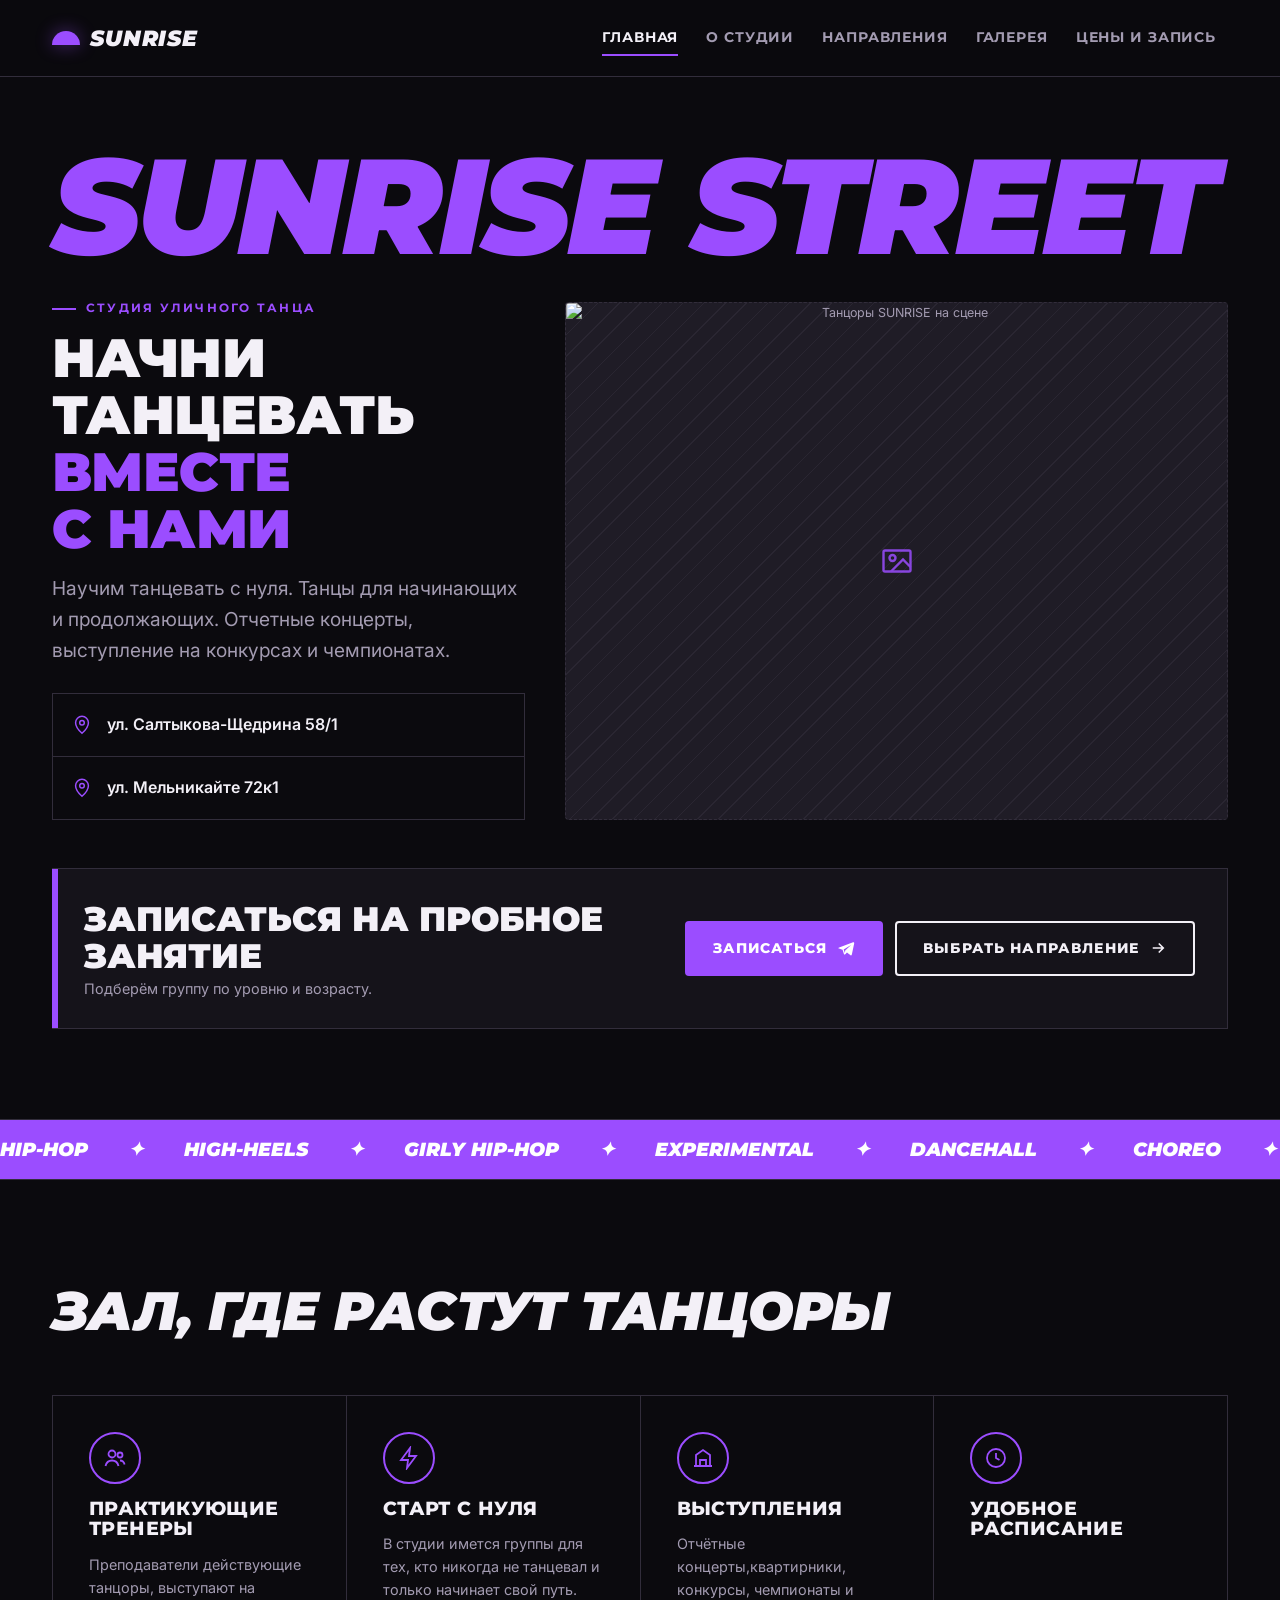
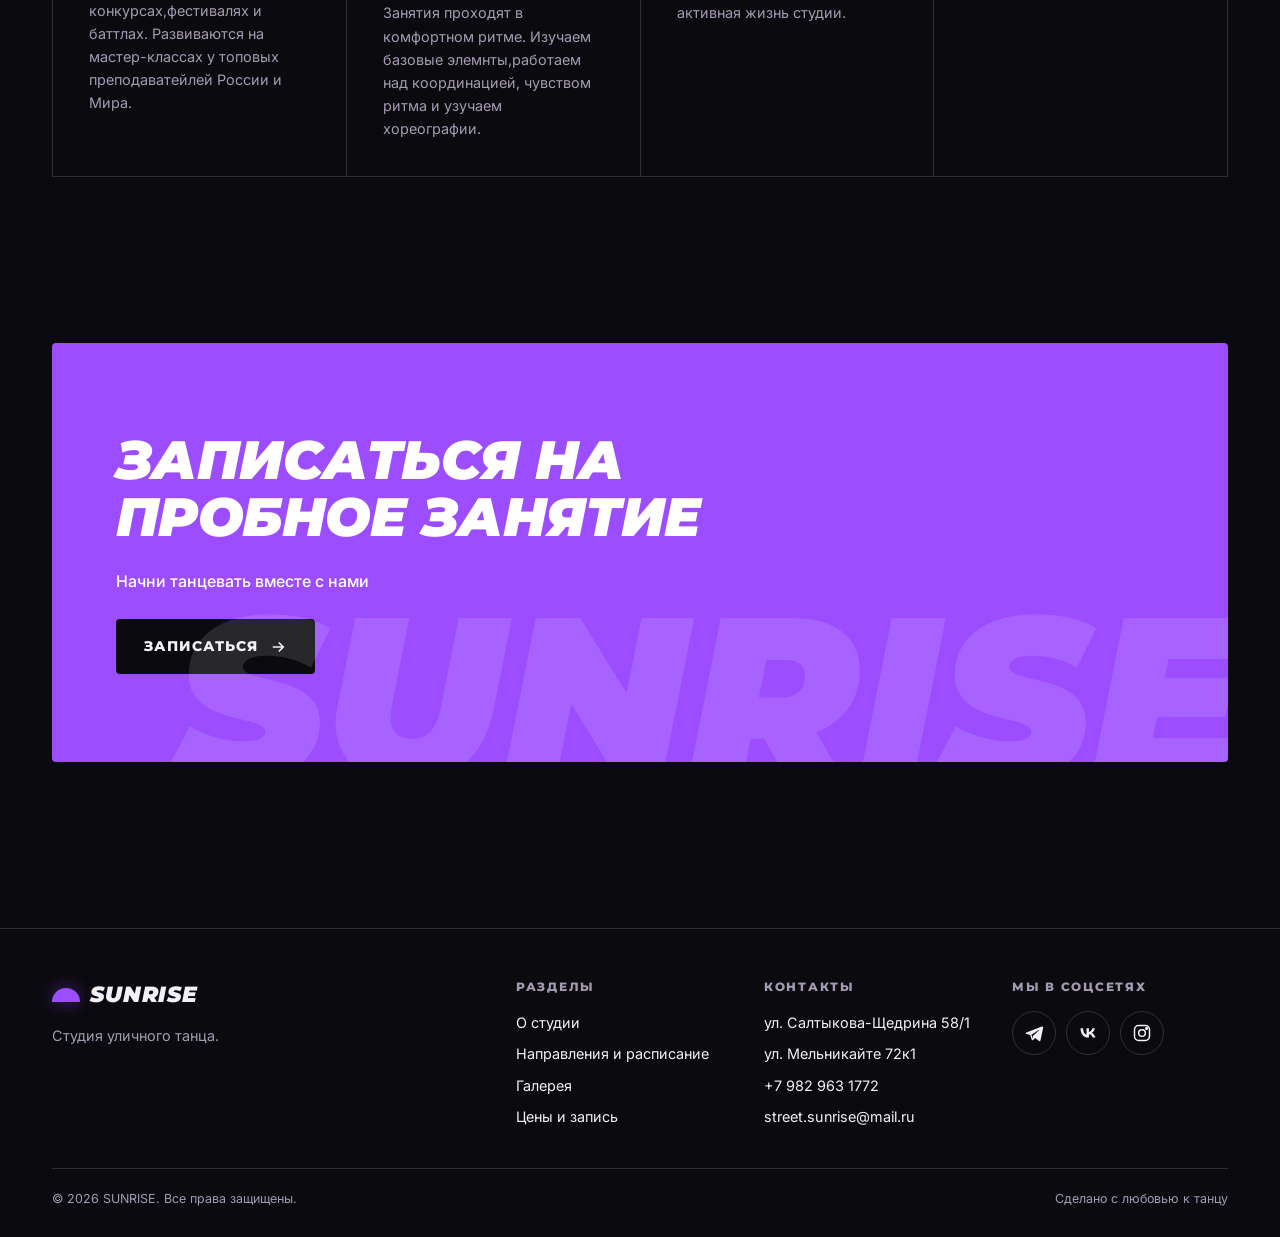
==== index.html @ 2a61247c "Первый коммит" ====
<!DOCTYPE html>
<html lang="ru">
<head>
  <meta charset="UTF-8">
  <meta name="viewport" content="width=device-width, initial-scale=1, viewport-fit=cover">
  <title>SUNRISE — студия уличного танца</title>
  <!-- ЗАМЕНИТЬ: описание страницы для поисковиков -->
  <meta name="description" content="SUNRISE — студия уличного танца: Hip-Hop, Breaking, Popping, Locking, Dancehall, Contemporary. Запишитесь на пробное занятие.">
  <meta name="theme-color" content="#0b0a0e">
  <!-- Шрифты Google Fonts: Montserrat (заголовки) + Inter (текст) -->
  <link rel="preconnect" href="https://fonts.googleapis.com">
  <link rel="preconnect" href="https://fonts.gstatic.com" crossorigin>
  <link rel="stylesheet" href="https://fonts.googleapis.com/css2?family=Inter:wght@400;500;600;700&family=Montserrat:ital,wght@0,700;0,800;0,900;1,800;1,900&display=swap">
  <link rel="stylesheet" href="styles.css">
</head>
<body>
  <!-- ===== ШАПКА (одинаковая на всех страницах) ===== -->
  <header class="site-header">
    <div class="container">
      <a class="logo" href="index.html" aria-label="SUNRISE — на главную">
        <span class="logo__sun" aria-hidden="true"></span>SUNRISE
      </a>
      <button class="burger" type="button" aria-label="Открыть меню" aria-expanded="false" aria-controls="main-nav"><span></span></button>
      <nav class="nav" id="main-nav" aria-label="Основная навигация">
        <ul class="nav__list">
          <li><a class="nav__link" href="index.html" aria-current="page">Главная</a></li>
          <li><a class="nav__link" href="about.html">О студии</a></li>
          <li><a class="nav__link" href="directions.html">Направления</a></li>
          <li><a class="nav__link" href="gallery.html">Галерея</a></li>
          <li><a class="nav__link" href="prices.html">Цены и запись</a></li>
        </ul>
      </nav>
    </div>
  </header>

  <main>
    <!-- ===== HERO: логотип, заголовок, фото ===== -->
    <section class="hero">
      <div class="container">
        <!-- Крупный логотип. ЗАМЕНИТЬ при желании на <img src="images/logo.svg" alt="SUNRISE"> -->
        <span class="hero__logo" aria-hidden="true">Sunrise Street</span>

        <div class="hero__grid">
          <div class="hero__intro">
            <div>
              <p class="eyebrow">Студия уличного танца</p>
              <h1 class="hero__title">Начни танцевать <span class="text-sunrise">вместе с&nbsp;нами</span></h1>
              <!-- ЗАМЕНИТЬ: короткий подзаголовок -->
              <p class="hero__text">Научим танцевать с нуля. Танцы для начинающих и продолжающих. Отчетные концерты, выступление на конкурсах и чемпионатах.</p>
            </div>

            <!-- Адреса студий. ЗАМЕНИТЬ при необходимости.
                 Ещё один адрес — скопируйте блок <li>...</li> целиком. -->
            <ul class="hero__addresses" aria-label="Адреса студий">
              <li class="address">
                <svg viewBox="0 0 24 24" fill="none" stroke="currentColor" stroke-width="1.6" aria-hidden="true"><path d="M12 21s-7-6.2-7-11.5A7 7 0 0 1 19 9.5C19 14.8 12 21 12 21z"/><circle cx="12" cy="9.5" r="2.5"/></svg>
                <b class="address__street">ул. Салтыкова-Щедрина 58/1</b>
              </li>
              <li class="address">
                <svg viewBox="0 0 24 24" fill="none" stroke="currentColor" stroke-width="1.6" aria-hidden="true"><path d="M12 21s-7-6.2-7-11.5A7 7 0 0 1 19 9.5C19 14.8 12 21 12 21z"/><circle cx="12" cy="9.5" r="2.5"/></svg>
                <b class="address__street">ул. Мельникайте 72к1</b>
              </li>
            </ul>
          </div>

          <div class="hero__media">
            <!-- ЗАМЕНИТЬ: главное фото студии.
                 Вставьте внутрь блока .ph строку:
                 <img src="images/hero.jpg" alt="Танцоры SUNRISE на сцене">
                 (подпись и иконка останутся под фото, их можно удалить) -->
            <div class="ph">
              <svg viewBox="0 0 24 24" fill="none" stroke="currentColor" stroke-width="1.6" aria-hidden="true"><rect x="3" y="5" width="18" height="14" rx="1"/><circle cx="9" cy="10" r="2"/><path d="m21 16-5-5-8 8"/></svg>
             <!-- <strong>Главное фото</strong> --> 
             <!-- <span>images/hero.jpg · горизонтальное, от 1600 px по ширине</span> --> 
            <img src="img/Главное фото.jpg" alt="Танцоры SUNRISE на сцене">
              
            </div>
          </div>
        </div>

        <!-- Плашка записи на пробное занятие -->
        <div class="trial">
          <p class="trial__label">
            Записаться на пробное занятие
            <small>Подберём группу по уровню и возрасту.</small>
          </p>
          <div class="btn-row">
            <!-- ЗАМЕНИТЬ: ссылка на ваш Telegram-канал / бота / форму -->
            <a class="btn btn--primary" href="https://t.me/ВАШ_КАНАЛ" target="_blank" rel="noopener">
              Записаться <svg viewBox="0 0 24 24" fill="currentColor" aria-hidden="true"><path d="M21.4 4.2 2.9 11.3c-1.3.5-1.2 1.2-.2 1.5l4.7 1.5 1.8 5.6c.2.6.4.8.9.8.4 0 .6-.2.9-.4l2.3-2.2 4.8 3.5c.9.5 1.5.2 1.7-.8l3.1-14.8c.3-1.3-.5-1.9-1.5-1.8zM8.9 14l8.7-5.5c.4-.3.8-.1.5.2l-7.2 6.5-.3 3.3z"/></svg>
            </a>
            <a class="btn btn--outline" href="directions.html">
              Выбрать направление <svg viewBox="0 0 24 24" fill="none" stroke="currentColor" stroke-width="2.2" aria-hidden="true"><path d="M5 12h14M13 6l6 6-6 6"/></svg>
            </a>
          </div>
        </div>
      </div>
    </section>

    <!-- ===== Бегущая строка с направлениями ===== -->
    <div class="ticker" aria-hidden="true">
      <div class="ticker__track">
        <span>Hip-Hop</span><span>HIGH-HEELS</span><span>GIRLY HIP-HOP</span><span>EXPERIMENTAL</span><span>Dancehall</span><span>CHOREO</span><span>DANCEMIX</span><span>K-POP COVER DANCE</span><span>ДЕТСКИЕ НАПРАВЛЕНИЯ</span>
               <span>Hip-Hop</span><span>HIGH-HEELS</span><span>GIRLY HIP-HOP</span><span>EXPERIMENTAL</span><span>Dancehall</span><span>CHOREO</span><span>DANCEMIX</span><span>K-POP COVER DANCE</span><span>ДЕТСКИЕ НАПРАВЛЕНИЯ</span>

      </div>
    </div>

    <!-- ===== Преимущества студии ===== -->
    <section class="section">
      <div class="container">
        <div class="section-head reveal">
          
          <h2 class="h2">Зал, где растут танцоры</h2>
        </div>

        <!-- ЗАМЕНИТЬ: тексты преимуществ -->
        <div class="features reveal">
          <article class="feature">
            <div class="feature__icon"><svg viewBox="0 0 24 24" fill="none" stroke="currentColor" stroke-width="1.8" aria-hidden="true"><circle cx="9" cy="8" r="3.5"/><path d="M2.5 20c.8-3.6 3.3-5.5 6.5-5.5s5.7 1.9 6.5 5.5"/><circle cx="17" cy="9" r="2.5"/><path d="M17 14.5c2.4 0 4 1.5 4.6 4"/></svg></div>
            <h3 class="h3">Практикующие тренеры</h3>
            <p>Преподаватели действующие танцоры, выступают на конкурсах,фестивалях и баттлах. Развиваются на мастер-классах у топовых преподаватейлей России и Мира.</p>
          </article>
          <article class="feature">
            <div class="feature__icon"><svg viewBox="0 0 24 24" fill="none" stroke="currentColor" stroke-width="1.8" aria-hidden="true"><path d="M13 2 4 14h7l-1 8 9-12h-7z"/></svg></div>
            <h3 class="h3">Старт с нуля</h3>
            <p>В студии имется группы для тех, кто никогда не танцевал и  только начинает свой путь. Занятия проходят в комфортном ритме. Изучаем базовые элемнты,работаем над координацией, чувством ритма и узучаем хореографии. </p>
          </article>
          <article class="feature">
            <div class="feature__icon"><svg viewBox="0 0 24 24" fill="none" stroke="currentColor" stroke-width="1.8" aria-hidden="true"><path d="M3 20h18M5 20V9l7-5 7 5v11"/><path d="M9 20v-6h6v6"/></svg></div>
            <h3 class="h3">Выступления</h3>
            <p>Отчётные концерты,квартирники, конкурсы, чемпионаты и активная жизнь студии.</p>
          </article>
          <article class="feature">
            <div class="feature__icon"><svg viewBox="0 0 24 24" fill="none" stroke="currentColor" stroke-width="1.8" aria-hidden="true"><circle cx="12" cy="12" r="9"/><path d="M12 7v5l3.5 2"/></svg></div>
            <h3 class="h3">Удобное расписание</h3>
           <!-- <p>Утренние, вечерние и выходные группы. Пропущенное занятие можно отработать в другой группе.</p> -->
          </article>
        </div>
      </div>
    </section>

    <!-- ===== Финальный призыв ===== -->
    <section class="section--tight">
      <div class="container">
        <div class="cta reveal">
          <h2 class="cta__title">Записаться на пробное занятие</h2>
          <p>Начни танцевать вместе с нами</p>
          <!-- ЗАМЕНИТЬ: ссылка на Telegram -->
          <a class="btn btn--dark" href="https://t.me/ВАШ_КАНАЛ" target="_blank" rel="noopener">Записаться <svg viewBox="0 0 24 24" fill="none" stroke="currentColor" stroke-width="2.2" aria-hidden="true"><path d="M5 12h14M13 6l6 6-6 6"/></svg></a>
        </div>
      </div>
    </section>
  </main>

  <!-- ===== ПОДВАЛ (одинаковый на всех страницах) ===== -->
  <footer class="site-footer">
    <div class="container">
      <div class="footer__grid">
        <div class="footer__about">
          <a class="logo" href="index.html"><span class="logo__sun" aria-hidden="true"></span>SUNRISE</a>
          <!-- ЗАМЕНИТЬ: короткое описание студии -->
          <p>Студия уличного танца.</p>
        </div>
        <div>
          <p class="footer__title">Разделы</p>
          <ul class="footer__list">
            <li><a href="about.html">О студии</a></li>
            <li><a href="directions.html">Направления и расписание</a></li>
            <li><a href="gallery.html">Галерея</a></li>
            <li><a href="prices.html">Цены и запись</a></li>
          </ul>
        </div>
        <div>
          <p class="footer__title">Контакты</p>
          <ul class="footer__list">
            <!-- Адреса студий. ЗАМЕНИТЬ: телефон и почта -->
            <li>ул. Салтыкова-Щедрина 58/1</li>
            <li>ул. Мельникайте 72к1</li>
            <li><a href="tel:+70000000000">+7 982 963 1772</a></li>
            <li><a href="mailto:street.sunrise@mail.ru">street.sunrise@mail.ru</a></li>
          </ul>
        </div>
        <div>
          <p class="footer__title">Мы в соцсетях</p>
          <!-- ЗАМЕНИТЬ: ссылки на ваши соцсети -->
          <div class="socials">
            <a class="social" href="https://t.me/SUNRISE_LIVE" target="_blank" rel="noopener" aria-label="Telegram"><svg viewBox="0 0 24 24" fill="currentColor" aria-hidden="true"><path d="M21.4 4.2 2.9 11.3c-1.3.5-1.2 1.2-.2 1.5l4.7 1.5 1.8 5.6c.2.6.4.8.9.8.4 0 .6-.2.9-.4l2.3-2.2 4.8 3.5c.9.5 1.5.2 1.7-.8l3.1-14.8c.3-1.3-.5-1.9-1.5-1.8zM8.9 14l8.7-5.5c.4-.3.8-.1.5.2l-7.2 6.5-.3 3.3z"/></svg></a>
            <a class="social" href="https://vk.com/sunrise_ra" target="_blank" rel="noopener" aria-label="ВКонтакте"><svg viewBox="0 0 24 24" fill="currentColor" aria-hidden="true"><path d="M12.8 17.5C6.6 17.5 3.1 13.3 3 6.3h3.1c.1 5.1 2.3 7.3 4.1 7.7V6.3h2.9v4.4c1.8-.2 3.6-2.2 4.3-4.4h2.9c-.5 2.7-2.5 4.7-3.9 5.5 1.4.7 3.7 2.4 4.6 5.7h-3.2c-.7-2.2-2.4-3.9-4.7-4.1v4.1z"/></svg></a>
            <a class="social" href="https://instagram.com/sunrise_tyumen" target="_blank" rel="noopener" aria-label="Instagram"><svg viewBox="0 0 24 24" fill="none" stroke="currentColor" stroke-width="1.8" aria-hidden="true"><rect x="3" y="3" width="18" height="18" rx="5"/><circle cx="12" cy="12" r="4"/><circle cx="17.5" cy="6.5" r="1" fill="currentColor"/></svg></a>
            
          </div>
        </div>
      </div>
      <div class="footer__bottom">
        <span>© <span data-year>2026</span> SUNRISE. Все права защищены.</span>
        <span>Сделано с любовью к танцу</span>
      </div>
    </div>
  </footer>

  <script src="script.js"></script>
</body>
</html>
---- styles.css ----
/* =========================================================
   SUNRISE — студия уличного танца
   Общие стили для всех страниц.
   Концепция: тёмная «бетонная» основа + неоновый фиолетовый, крупная наклонная типографика,
   как надписи на стенах танцевального зала.
   ========================================================= */

/* ---------- 1. ДИЗАЙН-ТОКЕНЫ (меняйте цвета и шрифты здесь) ---------- */
:root {
  /* Цвета */
  --c-bg: #0b0a0e;          /* фон страницы — почти чёрный с фиолетовым оттенком */
  --c-surface: #15131a;     /* фон карточек */
  --c-surface-2: #1f1c26;   /* фон плейсхолдеров, полей */
  --c-line: #322d3b;        /* линии и рамки */
  --c-text: #f3f0f7;        /* основной текст */
  --c-muted: #a39bb1;       /* второстепенный текст */
  --c-accent: #9b4dff;      /* фиолетовый — единственный акцентный цвет */
  --c-on-accent: #ffffff;   /* текст на фиолетовых кнопках и плашках */

  /* Шрифты */
  --f-display: "Montserrat", "Arial Black", "Helvetica Neue", Arial, sans-serif;
  --f-body: "Inter", "Segoe UI", Roboto, Arial, sans-serif;

  /* Шкала размеров текста (адаптивная) */
  --fs-xs: 0.78rem;
  --fs-sm: 0.9rem;
  --fs-md: 1rem;
  --fs-lg: 1.2rem;
  --fs-xl: clamp(1.5rem, 1.2rem + 1.4vw, 2.1rem);
  --fs-2xl: clamp(2rem, 1.4rem + 3vw, 3.4rem);
  --fs-hero: clamp(2.4rem, 1.2rem + 6vw, 5.6rem);
  --fs-logo: clamp(3.4rem, 1rem + 13vw, 11rem);

  /* Отступы и прочее */
  --gutter: 16px;
  --container: 1240px;
  --radius: 4px;
  --header-h: 64px;
  --ease: cubic-bezier(.2, .7, .2, 1);

  color-scheme: dark;
}

@media (min-width: 768px) {
  :root { --gutter: 32px; --header-h: 76px; }
}

/* ---------- 2. БАЗА ---------- */
*, *::before, *::after { box-sizing: border-box; }

html { scroll-behavior: smooth; scroll-padding-top: calc(var(--header-h) + 16px); }

body {
  margin: 0;
  background: var(--c-bg);
  color: var(--c-text);
  font-family: var(--f-body);
  font-size: var(--fs-md);
  line-height: 1.6;
  -webkit-font-smoothing: antialiased;
}

img, video, iframe { max-width: 100%; display: block; }

a { color: inherit; }

h1, h2, h3, h4 {
  font-family: var(--f-display);
  line-height: 1.05;
  margin: 0;
  text-wrap: balance;
}

p { margin: 0; }

:focus-visible {
  outline: 2px solid var(--c-accent);
  outline-offset: 3px;
}

.container {
  width: 100%;
  max-width: var(--container);
  margin-inline: auto;
  padding-inline: var(--gutter);
}

/* Скрыто визуально, но доступно скринридерам */
.visually-hidden {
  position: absolute; width: 1px; height: 1px; overflow: hidden;
  clip: rect(0 0 0 0); white-space: nowrap;
}

/* ---------- 3. ШАПКА (header) ---------- */
.site-header {
  position: sticky;
  top: env(safe-area-inset-top, 0px);
  z-index: 50;
  background: color-mix(in srgb, var(--c-bg) 88%, transparent);
  backdrop-filter: blur(10px);
  border-bottom: 1px solid var(--c-line);
}

.site-header .container {
  display: flex;
  align-items: center;
  justify-content: space-between;
  gap: 16px;
  min-height: var(--header-h);
}

/* Логотип: слово SUNRISE + «солнце» */
.logo {
  display: inline-flex;
  align-items: center;
  gap: 10px;
  text-decoration: none;
  font-family: var(--f-display);
  font-weight: 900;
  font-style: italic;
  font-size: 1.35rem;
  letter-spacing: 0.04em;
}
.logo__sun {
  width: 28px; height: 14px;
  border-radius: 28px 28px 0 0;
  background: var(--c-accent);
  box-shadow: 0 0 18px color-mix(in srgb, var(--c-accent) 45%, transparent);
  transition: transform .4s var(--ease);
}
.logo:hover .logo__sun { transform: translateY(-4px); }

/* Навигация */
.nav__list {
  list-style: none;
  margin: 0; padding: 0;
  display: flex;
  gap: 4px;
}
.nav__link {
  position: relative;
  display: block;
  padding: 8px 12px;
  text-decoration: none;
  font-family: var(--f-display);
  font-weight: 700;
  font-size: var(--fs-sm);
  text-transform: uppercase;
  letter-spacing: 0.06em;
  color: var(--c-muted);
  transition: color .2s;
}
.nav__link::after {
  content: "";
  position: absolute;
  left: 12px; right: 12px; bottom: 2px;
  height: 2px;
  background: var(--c-accent);
  transform: scaleX(0);
  transform-origin: left;
  transition: transform .3s var(--ease);
}
.nav__link:hover, .nav__link[aria-current="page"] { color: var(--c-text); }
.nav__link:hover::after, .nav__link[aria-current="page"]::after { transform: scaleX(1); }

/* Кнопка-бургер (видна только на мобильных) */
.burger {
  display: none;
  width: 44px; height: 44px;
  background: none;
  border: 1px solid var(--c-line);
  border-radius: var(--radius);
  color: var(--c-text);
  cursor: pointer;
  position: relative;
}
.burger span, .burger::before, .burger::after {
  content: "";
  position: absolute;
  left: 11px; right: 11px;
  height: 2px;
  background: currentColor;
  transition: transform .3s var(--ease), opacity .2s;
}
.burger::before { top: 14px; }
.burger span { top: 21px; }
.burger::after { top: 28px; }
.burger[aria-expanded="true"]::before { transform: translateY(7px) rotate(45deg); }
.burger[aria-expanded="true"] span { opacity: 0; }
.burger[aria-expanded="true"]::after { transform: translateY(-7px) rotate(-45deg); }

@media (max-width: 899px) {
  .burger { display: block; }
  .nav {
    position: absolute;
    top: 100%; left: 0; right: 0;
    background: var(--c-bg);
    border-bottom: 1px solid var(--c-line);
    display: none;
  }
  .nav.is-open { display: block; }
  .nav__list {
    flex-direction: column;
    padding: 8px var(--gutter) 20px;
  }
  .nav__link { padding: 14px 0; font-size: var(--fs-md); }
  .nav__link::after { left: 0; right: auto; width: 40px; }
}

/* ---------- 4. КНОПКИ ---------- */
.btn {
  display: inline-flex;
  align-items: center;
  justify-content: center;
  gap: 10px;
  min-height: 52px;
  padding: 14px 26px;
  border: 2px solid transparent;
  border-radius: var(--radius);
  font-family: var(--f-display);
  font-weight: 800;
  font-size: var(--fs-sm);
  text-transform: uppercase;
  letter-spacing: 0.08em;
  text-decoration: none;
  cursor: pointer;
  transition: transform .2s var(--ease), box-shadow .25s, background .25s, color .25s, border-color .25s;
}
.btn svg { width: 18px; height: 18px; flex: none; transition: transform .25s var(--ease); }
.btn:hover svg { transform: translateX(4px); }

/* Основная — фиолетовая заливка */
.btn--primary {
  background: var(--c-accent);
  color: var(--c-on-accent);
}
.btn--primary:hover {
  transform: translateY(-3px);
  box-shadow: 0 10px 30px -8px color-mix(in srgb, var(--c-accent) 55%, transparent);
}

/* Контурная */
.btn--outline {
  background: transparent;
  color: var(--c-text);
  border-color: var(--c-text);
}
.btn--outline:hover {
  background: var(--c-text);
  color: var(--c-bg);
  transform: translateY(-3px);
}

.btn--block { width: 100%; }

/* ---------- 5. ОБЩИЕ СЕКЦИИ ---------- */
.section { padding-block: clamp(56px, 8vw, 112px); }
.section--tight { padding-block: clamp(40px, 5vw, 72px); }
.section--alt { background: var(--c-surface); border-block: 1px solid var(--c-line); }

.section-head {
  display: grid;
  gap: 14px;
  margin-bottom: clamp(32px, 5vw, 56px);
  max-width: 760px;
}

/* Надзаголовок-метка */
.eyebrow {
  display: inline-flex;
  align-items: center;
  gap: 10px;
  font-family: var(--f-display);
  font-weight: 700;
  font-size: var(--fs-xs);
  text-transform: uppercase;
  letter-spacing: 0.18em;
  color: var(--c-accent);
}
.eyebrow::before {
  content: "";
  width: 24px; height: 2px;
  background: var(--c-accent);
}

.h2 {
  font-size: var(--fs-2xl);
  font-weight: 900;
  font-style: italic;
  text-transform: uppercase;
  letter-spacing: -0.01em;
   white-space: nowrap;

}
.h3 {
  font-size: var(--fs-lg);
  font-weight: 800;
  text-transform: uppercase;
  letter-spacing: 0.02em;
}
.lead { font-size: var(--fs-lg); color: var(--c-muted); max-width: 62ch; }
.muted { color: var(--c-muted); }

/* Текст, выделенный фиолетовым */
.text-sunrise {
  color: var(--c-accent);
}

/* Заголовок внутренних страниц */
.page-hero {
  padding-block: clamp(48px, 8vw, 104px) clamp(32px, 5vw, 64px);
  border-bottom: 1px solid var(--c-line);
  position: relative;
  overflow: hidden;
}
.page-hero__title {
  font-size: var(--fs-hero);
  font-weight: 900;
  font-style: italic;
  text-transform: uppercase;
  letter-spacing: -0.02em;
  margin-block: 16px 20px;
}
/* Круг «восходящего солнца» на фоне */
.page-hero::after {
  content: "";
  position: absolute;
  right: -12%;
  bottom: -75%;
  width: min(70vw, 620px);
  aspect-ratio: 1;
  border-radius: 50%;
  background: color-mix(in srgb, var(--c-accent) 7%, transparent);
  pointer-events: none;
}

/* ---------- 6. ПЛЕЙСХОЛДЕРЫ ФОТО/ВИДЕО ---------- */
.ph {
  position: relative;
  display: grid;
  place-items: center;
  align-content: center;
  gap: 8px;
  width: 100%;
  max-width: 100%;
  padding: 16px;
  background:
    repeating-linear-gradient(-45deg, transparent 0 14px, color-mix(in srgb, var(--c-line) 55%, transparent) 14px 15px),
    var(--c-surface-2);
  border: 1px dashed var(--c-line);
  color: var(--c-muted);
  text-align: center;
  font-size: var(--fs-xs);
  overflow: hidden;
}
.ph svg { width: 36px; height: 36px; color: var(--c-accent); opacity: .85; }
.ph strong {
  font-family: var(--f-display);
  font-size: var(--fs-sm);
  color: var(--c-text);
  text-transform: uppercase;
  letter-spacing: 0.06em;
}
/* Если внутрь .ph вставить <img> или <video> — они займут весь блок */
.ph > img, .ph > video, .ph > iframe {
  position: absolute; inset: 0;
  width: 100%; height: 100%;
  object-fit: cover;
  border: 0;
}
.ph--16x9 { aspect-ratio: 16 / 9; }
.ph--4x5 { aspect-ratio: 4 / 5; }
.ph--1x1 { aspect-ratio: 1 / 1; }
.ph--round { border-radius: 50%; aspect-ratio: 1; width: 56px; padding: 0; flex: none; }
.ph--round svg { width: 22px; height: 22px; }

/* ---------- 7. ГЛАВНАЯ: HERO ---------- */
.hero {
  position: relative;
  padding-block: clamp(32px, 6vw, 72px) clamp(48px, 7vw, 96px);
  overflow: hidden;
}
.hero__logo {
  display: block;
  font-family: var(--f-display);
  font-weight: 900;
  font-style: italic;
  /* Размер считается от ширины контейнера, чтобы надпись в одну строку
     занимала ровно ширину блоков ниже. Если поменяете текст логотипа,
     подберите делитель: больше число — мельче надпись. */
  font-size: calc((min(100vw, var(--container)) - 2 * var(--gutter)) / 8.7); /* для старых браузеров */
  font-size: calc(100cqi / 8.7); /* 100cqi = ширина контейнера без отступов */
  line-height: .85;
  letter-spacing: -0.03em;
  text-transform: uppercase;
  white-space: nowrap;
  color: var(--c-accent);
  animation: rise 1.1s var(--ease) both;
}
/* Контейнер hero — «точка отсчёта» для размера логотипа */
.hero > .container { container-type: inline-size; }
.hero__grid {
  display: grid;
  gap: 28px;
  margin-top: clamp(20px, 3vw, 40px);
}
.hero__title {
  font-size: var(--fs-2xl);
  font-weight: 900;
  text-transform: uppercase;
  letter-spacing: -0.01em;
  animation: rise 1.1s .15s var(--ease) both;
}
.hero__text { color: var(--c-muted); font-size: var(--fs-lg); max-width: 48ch; margin-top: 16px; }
.hero__media { animation: rise 1.1s .3s var(--ease) both; }
.hero__media .ph { aspect-ratio: 4 / 3; border-radius: var(--radius); }

/* Левая колонка hero: текст сверху, адреса снизу */
.hero__intro .eyebrow { display: flex; line-height: 1; margin-bottom: 14px; }
.hero__intro {
  display: flex;
  flex-direction: column;
  justify-content: space-between;
  gap: 28px;
  min-width: 0;
}

/* Адреса студий */
.hero__addresses {
  list-style: none;
  margin: 0;
  padding: 0;
  display: grid;
  gap: 1px;
  background: var(--c-line);
  border: 1px solid var(--c-line);
}
.address {
  display: flex;
  align-items: center;
  gap: 14px;
  padding: 18px;
  background: var(--c-bg);
  transition: background .25s;
}
.address:hover { background: var(--c-surface); }
.address svg { width: 22px; height: 22px; flex: none; color: var(--c-accent); }
.address__street { font-size: var(--fs-md); font-weight: 600; color: var(--c-text); min-width: 0; }

@media (min-width: 1024px) {
  /* Колонки одной высоты: текст по верху фото, адреса — по его низу */
  .hero__grid { grid-template-columns: 1fr 1fr; align-items: stretch; gap: 40px; }
  .hero__media .ph { aspect-ratio: auto; height: 100%; min-height: 420px; }
}
@media (min-width: 1280px) {
  .hero__grid { grid-template-columns: 5fr 7fr; }
}

@keyframes rise {
  from { opacity: 0; transform: translateY(28px); }
  to { opacity: 1; transform: none; }
}

/* Плашка «Записаться на пробное занятие» */
.trial {
  display: grid;
  gap: 20px;
  margin-top: clamp(28px, 4vw, 48px);
  padding: clamp(20px, 3vw, 32px);
  background: var(--c-surface);
  border: 1px solid var(--c-line);
  border-left: 0;
  position: relative;
}
.trial::before {
  content: "";
  position: absolute; left: 0; top: 0; bottom: 0;
  width: 6px;
  background: var(--c-accent);
}
.trial__label {
  font-family: var(--f-display);
  font-weight: 900;
  font-size: var(--fs-xl);
  text-transform: uppercase;
  line-height: 1.1;
}
.trial__label small {
  display: block;
  margin-top: 6px;
  font-family: var(--f-body);
  font-weight: 400;
  font-size: var(--fs-sm);
  text-transform: none;
  color: var(--c-muted);
}
.btn-row { display: flex; flex-wrap: wrap; gap: 12px; }
.btn-row .btn { flex: 1 1 220px; }

@media (min-width: 900px) {
  .trial { grid-template-columns: 1fr auto; align-items: center; }
  .btn-row .btn { flex: 0 0 auto; }
}

/* Бегущая строка */
.ticker {
  overflow: hidden;
  border-block: 1px solid var(--c-line);
  background: var(--c-accent);
  color: var(--c-on-accent);
}
.ticker__track {
  display: flex;
  gap: 40px;
  width: max-content;
  padding-block: 14px;
  animation: ticker 28s linear infinite;
  font-family: var(--f-display);
  font-weight: 900;
  font-style: italic;
  text-transform: uppercase;
  font-size: var(--fs-lg);
  white-space: nowrap;
}
.ticker__track span::after { content: "✦"; margin-left: 40px; }
@keyframes ticker { to { transform: translateX(-50%); } }

/* ---------- 8. ПРЕИМУЩЕСТВА ---------- */
.features {
  display: grid;
  gap: 1px;
  background: var(--c-line);
  border: 1px solid var(--c-line);
}
.feature {
  display: grid;
  gap: 14px;
  align-content: start;
  padding: clamp(24px, 3vw, 36px);
  background: var(--c-bg);
  transition: background .3s;
}
.feature:hover { background: var(--c-surface); }
.feature__icon {
  width: 52px; height: 52px;
  display: grid; place-items: center;
  border: 2px solid var(--c-accent);
  border-radius: 50%;
  color: var(--c-accent);
  transition: background .3s, color .3s, transform .4s var(--ease);
}
.feature:hover .feature__icon { background: var(--c-accent); color: var(--c-on-accent); transform: rotate(-12deg); }
.feature__icon svg { width: 24px; height: 24px; }
.feature p { color: var(--c-muted); font-size: var(--fs-sm); }

@media (min-width: 640px) { .features { grid-template-columns: repeat(2, 1fr); } }
@media (min-width: 1100px) { .features { grid-template-columns: repeat(4, 1fr); } }

/* ---------- 9. КАРТОЧКИ (общие) ---------- */
.cards {
  display: grid;
  gap: 20px;
  grid-template-columns: repeat(auto-fill, minmax(min(100%, 260px), 1fr));
}
.card {
  display: flex;
  flex-direction: column;
  gap: 14px;
  min-width: 0;
  padding: 20px;
  background: var(--c-surface);
  border: 1px solid var(--c-line);
  border-radius: var(--radius);
  transition: transform .3s var(--ease), border-color .3s;
}
.card:hover { transform: translateY(-4px); border-color: var(--c-accent); }
.card p { color: var(--c-muted); font-size: var(--fs-sm); }

/* Метка-чип */
.chip {
  display: inline-block;
  padding: 3px 10px;
  border: 1px solid var(--c-accent);
  border-radius: 99px;
  color: var(--c-accent);
  font-size: var(--fs-xs);
  font-weight: 600;
  letter-spacing: 0.04em;
  text-transform: uppercase;
  width: fit-content;
}
.chip--solid { background: var(--c-accent); color: var(--c-on-accent); }
.chip--muted { border-color: var(--c-line); color: var(--c-muted); }

/* ---------- 10. О СТУДИИ ---------- */
.story {
  display: grid;
  gap: 32px;
}
.story__text { display: grid; gap: 16px; color: var(--c-muted); max-width: 64ch; }
.story__text p:first-child { color: var(--c-text); font-size: var(--fs-lg); }
@media (min-width: 900px) { .story { grid-template-columns: 1fr 1fr; align-items: start; } }

/* Факты в цифрах */
.facts {
  display: grid;
  grid-template-columns: repeat(2, 1fr);
  gap: 1px;
  background: var(--c-line);
  border: 1px solid var(--c-line);
  margin-top: 8px;
}
.fact { background: var(--c-bg); padding: 20px; }
.fact b {
  display: block;
  font-family: var(--f-display);
  font-weight: 900;
  font-style: italic;
  font-size: var(--fs-2xl);
  line-height: 1;
  font-variant-numeric: tabular-nums;
}
.fact span { font-size: var(--fs-sm); color: var(--c-muted); }

/* Ценности */
.values { display: grid; gap: 20px; }
@media (min-width: 768px) { .values { grid-template-columns: repeat(3, 1fr); } }
.value { border-top: 2px solid var(--c-accent); padding-top: 18px; display: grid; gap: 10px; }
.value p { color: var(--c-muted); font-size: var(--fs-sm); }

/* Преподаватели */
.teacher .ph { aspect-ratio: 4 / 5; border-radius: var(--radius); }
.teacher__name { font-family: var(--f-display); font-weight: 800; font-size: var(--fs-lg); text-transform: uppercase; }

/* Отзывы */
.review { gap: 16px; }
.review__head { display: flex; align-items: center; gap: 14px; }
.card .review__name { font-weight: 700; line-height: 1.3; color: var(--c-text); font-size: var(--fs-md); }
.review__meta { font-size: var(--fs-xs); color: var(--c-muted); }
.stars { display: flex; gap: 2px; color: var(--c-accent); }
.stars svg { width: 16px; height: 16px; }
.review blockquote { margin: 0; color: var(--c-text); font-size: var(--fs-sm); line-height: 1.7; }

/* Группы */
.group { gap: 12px; }
.group__level {
  font-family: var(--f-display);
  font-weight: 900;
  font-style: italic;
  font-size: var(--fs-xl);
  text-transform: uppercase;
}
.group ul { margin: 0; padding-left: 18px; color: var(--c-muted); font-size: var(--fs-sm); display: grid; gap: 4px; }

/* ---------- 11. НАПРАВЛЕНИЯ ---------- */
/* Липкая панель якорей */
.anchors {
  position: sticky;
  top: calc(env(safe-area-inset-top, 0px) + var(--header-h));
  z-index: 40;
  background: var(--c-bg);
  border-bottom: 1px solid var(--c-line);
}
.anchors__list {
  display: flex;
  gap: 8px;
  overflow-x: auto;
  list-style: none;
  margin: 0;
  padding: 12px 0;
  scrollbar-width: thin;
}
.anchors__link {
  display: block;
  white-space: nowrap;
  padding: 8px 16px;
  border: 1px solid var(--c-line);
  border-radius: 99px;
  text-decoration: none;
  font-family: var(--f-display);
  font-weight: 700;
  font-size: var(--fs-xs);
  text-transform: uppercase;
  letter-spacing: 0.08em;
  color: var(--c-muted);
  transition: all .2s;
}
.anchors__link:hover, .anchors__link.is-active {
  border-color: var(--c-accent);
  background: var(--c-accent);
  color: var(--c-on-accent);
}

.direction {
  padding-block: clamp(48px, 7vw, 96px);
  border-bottom: 1px solid var(--c-line);
}
.direction__head {
  display: flex;
  flex-wrap: wrap;
  align-items: baseline;
  justify-content: space-between;
  gap: 8px 24px;
  margin-bottom: 28px;
}
.direction__title {
  font-size: clamp(2rem, 0.9rem + 6vw, 5.6rem);
  overflow-wrap: anywhere;
  font-weight: 900;
  font-style: italic;
  text-transform: uppercase;
  letter-spacing: -0.02em;
}
.direction__meta { display: flex; flex-wrap: wrap; gap: 8px; }
.direction__body { display: grid; gap: 28px; }
.direction__body > * { min-width: 0; }
.direction__video .ph { border-radius: var(--radius); }
.direction__desc { display: grid; gap: 14px; align-content: start; }
.direction__desc p { color: var(--c-muted); }
.direction__desc p:first-child { color: var(--c-text); font-size: var(--fs-lg); }
@media (min-width: 1024px) {
  .direction__body { grid-template-columns: 7fr 5fr; }
  .direction:nth-of-type(even) .direction__video { order: 2; }
}

/* Таблица расписания */
.schedule { margin-top: 28px; overflow-x: auto; border: 1px solid var(--c-line); border-radius: var(--radius); }
.schedule table { width: 100%; min-width: 560px; border-collapse: collapse; font-size: var(--fs-sm); }
.schedule caption {
  text-align: left;
  padding: 14px 16px;
  font-family: var(--f-display);
  font-weight: 800;
  text-transform: uppercase;
  letter-spacing: 0.08em;
  font-size: var(--fs-xs);
  color: var(--c-accent);
  border-bottom: 1px solid var(--c-line);
}
.schedule th, .schedule td { padding: 12px 16px; text-align: left; border-bottom: 1px solid var(--c-line); }
.schedule th { color: var(--c-muted); font-weight: 500; font-size: var(--fs-xs); text-transform: uppercase; letter-spacing: 0.08em; }
.schedule tr:last-child td { border-bottom: 0; }
.schedule tbody tr { transition: background .2s; }
.schedule tbody tr:hover { background: var(--c-surface); }
.schedule td:nth-child(2) { font-variant-numeric: tabular-nums; font-weight: 600; white-space: nowrap; }

/* ---------- 12. ГАЛЕРЕЯ ---------- */
.filters { display: flex; flex-wrap: wrap; gap: 8px; margin-bottom: 28px; }
.filter-btn {
  padding: 10px 18px;
  background: transparent;
  border: 1px solid var(--c-line);
  border-radius: 99px;
  color: var(--c-muted);
  font-family: var(--f-display);
  font-weight: 700;
  font-size: var(--fs-xs);
  text-transform: uppercase;
  letter-spacing: 0.08em;
  cursor: pointer;
  transition: all .2s;
}
.filter-btn:hover { border-color: var(--c-text); color: var(--c-text); }
.filter-btn.is-active { background: var(--c-accent); border-color: transparent; color: var(--c-on-accent); }

/* Masonry на CSS-колонках */
.gallery { columns: 1; column-gap: 16px; }
@media (min-width: 560px) { .gallery { columns: 2; } }
@media (min-width: 1024px) { .gallery { columns: 3; } }

.g-item {
  break-inside: avoid;
  margin: 0 0 16px;
  position: relative;
  cursor: zoom-in;
  overflow: hidden;
  border-radius: var(--radius);
}
.g-item[hidden] { display: none; }
.g-item .ph { transition: transform .5s var(--ease); }
.g-item:hover .ph { transform: scale(1.03); }
.g-item figcaption {
  position: absolute;
  left: 0; right: 0; bottom: 0;
  padding: 28px 14px 12px;
  background: linear-gradient(transparent, color-mix(in srgb, var(--c-bg) 92%, transparent));
  font-size: var(--fs-sm);
  font-weight: 600;
  display: flex;
  justify-content: space-between;
  gap: 8px;
  opacity: 0;
  transform: translateY(8px);
  transition: opacity .3s, transform .3s var(--ease);
}
.g-item:hover figcaption, .g-item:focus-visible figcaption { opacity: 1; transform: none; }
@media (hover: none) { .g-item figcaption { opacity: 1; transform: none; } }
.g-item figcaption span { color: var(--c-accent); font-size: var(--fs-xs); text-transform: uppercase; letter-spacing: 0.08em; }

/* Лайтбокс */
.lightbox {
  position: fixed;
  inset: 0;
  z-index: 100;
  display: grid;
  place-items: center;
  padding: 64px var(--gutter);
  background: color-mix(in srgb, var(--c-bg) 94%, transparent);
  backdrop-filter: blur(6px);
}
.lightbox[hidden] { display: none; }
.lightbox__stage {
  width: min(100%, 1000px);
  max-height: 80vh;
  display: grid;
  gap: 12px;
}
.lightbox__media .ph, .lightbox__media img {
  max-height: 72vh;
  width: 100%;
  object-fit: contain;
}
.lightbox__media .ph { aspect-ratio: auto; min-height: 50vh; }
.lightbox__caption { display: flex; justify-content: space-between; gap: 12px; font-size: var(--fs-sm); color: var(--c-muted); }
.lightbox__btn {
  position: absolute;
  width: 48px; height: 48px;
  display: grid; place-items: center;
  background: var(--c-surface);
  border: 1px solid var(--c-line);
  border-radius: 50%;
  color: var(--c-text);
  cursor: pointer;
  transition: background .2s, color .2s;
}
.lightbox__btn:hover { background: var(--c-accent); color: var(--c-on-accent); }
.lightbox__btn svg { width: 20px; height: 20px; }
.lightbox__close { top: calc(12px + env(safe-area-inset-top, 0px)); right: 12px; }
.lightbox__prev { left: 12px; top: 50%; transform: translateY(-50%); }
.lightbox__next { right: 12px; top: 50%; transform: translateY(-50%); }
@media (max-width: 640px) {
  .lightbox__prev, .lightbox__next { top: auto; bottom: calc(12px + env(safe-area-inset-bottom, 0px)); transform: none; }
}

/* ---------- 13. ЦЕНЫ ---------- */
.prices {
  display: grid;
  gap: 20px;
  align-items: stretch;
}
@media (min-width: 640px) { .prices { grid-template-columns: repeat(2, 1fr); } }
@media (min-width: 1024px) { .prices { grid-template-columns: repeat(3, 1fr); row-gap: 32px; } }
.price-card { gap: 18px; padding: 28px 24px; position: relative; }
.price-card--hit { border-color: var(--c-accent); background: color-mix(in srgb, var(--c-accent) 6%, var(--c-surface)); }
.price-card__badge {
  position: absolute;
  top: -12px; left: 24px;
  padding: 4px 12px;
  background: var(--c-accent);
  color: var(--c-on-accent);
  font-family: var(--f-display);
  font-weight: 800;
  font-size: var(--fs-xs);
  text-transform: uppercase;
  letter-spacing: 0.08em;
  border-radius: 99px;
}
.price-card .price-card__value {
  font-family: var(--f-display);
  font-weight: 900;
  font-style: italic;
  font-size: var(--fs-2xl);
  line-height: 1;
  font-variant-numeric: tabular-nums;
}
.price-card__value small { font-size: var(--fs-sm); font-style: normal; font-weight: 600; color: var(--c-muted); margin-left: 4px; }
.price-card__per { font-size: var(--fs-xs); color: var(--c-muted); margin-top: -10px; }
.checklist { list-style: none; margin: 0; padding: 0; display: grid; gap: 10px; font-size: var(--fs-sm); flex: 1; }
.checklist li { display: flex; gap: 10px; color: var(--c-muted); }
.checklist li::before {
  content: "";
  flex: none;
  width: 16px; height: 16px; margin-top: 3px;
  background: var(--c-accent);
  -webkit-mask: url("data:image/svg+xml,%3Csvg xmlns='http://www.w3.org/2000/svg' viewBox='0 0 24 24'%3E%3Cpath d='M9 16.2 4.8 12l-1.4 1.4L9 19 21 7l-1.4-1.4z'/%3E%3C/svg%3E") center / contain no-repeat;
          mask: url("data:image/svg+xml,%3Csvg xmlns='http://www.w3.org/2000/svg' viewBox='0 0 24 24'%3E%3Cpath d='M9 16.2 4.8 12l-1.4 1.4L9 19 21 7l-1.4-1.4z'/%3E%3C/svg%3E") center / contain no-repeat;
}

/* Шаги «Как записаться» */
.steps {
  list-style: none;
  margin: 0; padding: 0;
  display: grid;
  gap: 20px;
  counter-reset: step;
}
@media (min-width: 640px) { .steps { grid-template-columns: repeat(2, 1fr); } }
@media (min-width: 1100px) { .steps { grid-template-columns: repeat(4, 1fr); } }
.step { counter-increment: step; display: grid; gap: 10px; align-content: start; padding-top: 20px; border-top: 1px solid var(--c-line); }
.step::before {
  content: counter(step, decimal-leading-zero);
  font-family: var(--f-display);
  font-weight: 900;
  font-style: italic;
  font-size: var(--fs-2xl);
  line-height: 1;
  color: var(--c-accent);
}
.step p { color: var(--c-muted); font-size: var(--fs-sm); }

/* Контакты */
.contacts { display: grid; gap: 28px; }
.contacts > * { min-width: 0; }
@media (min-width: 900px) { .contacts { grid-template-columns: 5fr 7fr; } }
.contact-list { list-style: none; margin: 0; padding: 0; display: grid; gap: 20px; }
.contact-list li { display: grid; gap: 4px; padding-bottom: 20px; border-bottom: 1px solid var(--c-line); }
.contact-list span { font-size: var(--fs-xs); text-transform: uppercase; letter-spacing: 0.12em; color: var(--c-muted); }
.contact-list > li > a, .contact-list b { font-family: var(--f-display); font-weight: 700; font-size: var(--fs-lg); text-decoration: none; overflow-wrap: anywhere; }
.contact-list > li > a:hover { color: var(--c-accent); }
.map .ph { aspect-ratio: 4 / 3; border-radius: var(--radius); }
@media (min-width: 900px) { .map .ph { aspect-ratio: auto; height: 100%; min-height: 380px; } }

/* ---------- 14. ФИНАЛЬНЫЙ CTA ---------- */
.cta {
  position: relative;
  overflow: hidden;
  padding: clamp(40px, 7vw, 88px) clamp(20px, 5vw, 64px);
  background: var(--c-accent);
  color: var(--c-on-accent);
  border-radius: var(--radius);
  display: grid;
  gap: 24px;
}
.cta__title {
  font-size: var(--fs-2xl);
  font-weight: 900;
  font-style: italic;
  text-transform: uppercase;
  letter-spacing: -0.01em;
  max-width: 18ch;
}
.cta p { max-width: 52ch; font-weight: 500; }
.cta .btn--dark {
  background: var(--c-bg);
  color: var(--c-text);
  width: fit-content;
}
.cta .btn--dark:hover { transform: translateY(-3px); box-shadow: 0 12px 30px -10px var(--c-bg); }
.cta::after {
  content: "SUNRISE";
  position: absolute;
  right: -0.08em; bottom: -0.22em;
  font-family: var(--f-display);
  font-weight: 900;
  font-style: italic;
  font-size: clamp(5rem, 18vw, 15rem);
  line-height: 1;
  color: color-mix(in srgb, var(--c-on-accent) 12%, transparent);
  pointer-events: none;
}

/* ---------- 15. ПОДВАЛ (footer) ---------- */
.site-footer {
  margin-top: clamp(56px, 8vw, 112px);
  border-top: 1px solid var(--c-line);
  padding-block: 48px 28px;
  font-size: var(--fs-sm);
}
.footer__grid { display: grid; gap: 32px; }
@media (min-width: 768px) { .footer__grid { grid-template-columns: 2fr 1fr 1fr 1fr; } }
.footer__title {
  font-family: var(--f-display);
  font-weight: 800;
  font-size: var(--fs-xs);
  text-transform: uppercase;
  letter-spacing: 0.14em;
  color: var(--c-muted);
  margin-bottom: 14px;
}
.footer__list { list-style: none; margin: 0; padding: 0; display: grid; gap: 8px; }
.footer__list a { text-decoration: none; color: var(--c-text); transition: color .2s; }
.footer__list a:hover { color: var(--c-accent); }
.footer__about p { color: var(--c-muted); max-width: 36ch; margin-top: 12px; }
.socials { display: flex; flex-wrap: wrap; gap: 10px; }
.social {
  width: 44px; height: 44px;
  display: grid; place-items: center;
  border: 1px solid var(--c-line);
  border-radius: 50%;
  color: var(--c-text);
  transition: all .25s var(--ease);
}
.social svg { width: 20px; height: 20px; }
.social:hover { background: var(--c-accent); border-color: var(--c-accent); color: var(--c-on-accent); transform: translateY(-3px); }
.footer__bottom {
  margin-top: 40px;
  padding-top: 20px;
  border-top: 1px solid var(--c-line);
  display: flex;
  flex-wrap: wrap;
  justify-content: space-between;
  gap: 8px;
  color: var(--c-muted);
  font-size: var(--fs-xs);
}

/* ---------- 16. АНИМАЦИЯ ПОЯВЛЕНИЯ ПРИ СКРОЛЛЕ ----------
   script.js добавляет .is-pending только тем блокам, которые ниже
   первого экрана, а затем .is-visible, когда блок попадает в зону видимости. */
.reveal.is-pending { opacity: 0; transform: translateY(32px); }
.reveal { transition: opacity .8s var(--ease), transform .8s var(--ease); }

/* Уважаем настройку «уменьшить движение» */
@media (prefers-reduced-motion: reduce) {
  *, *::before, *::after { animation: none !important; transition: none !important; }
  html { scroll-behavior: auto; }
  .reveal.is-pending { opacity: 1; transform: none; }
}
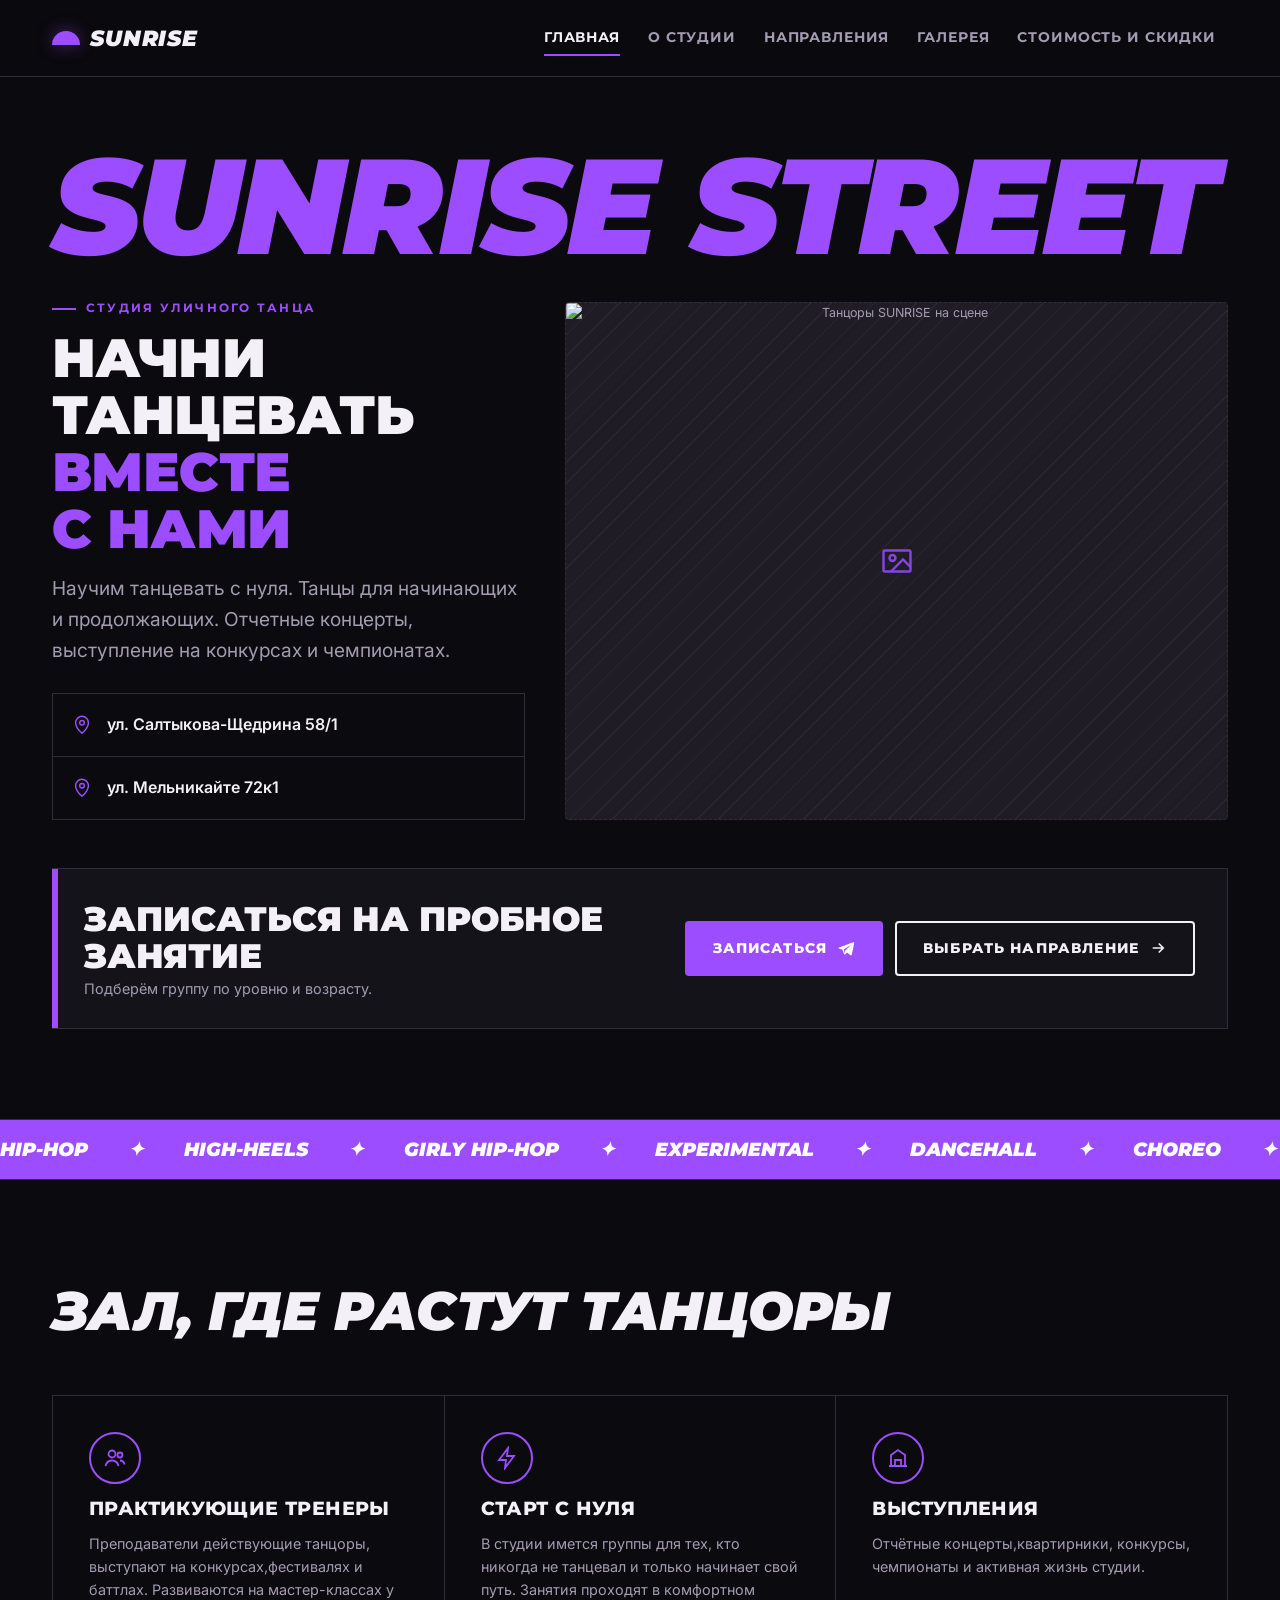
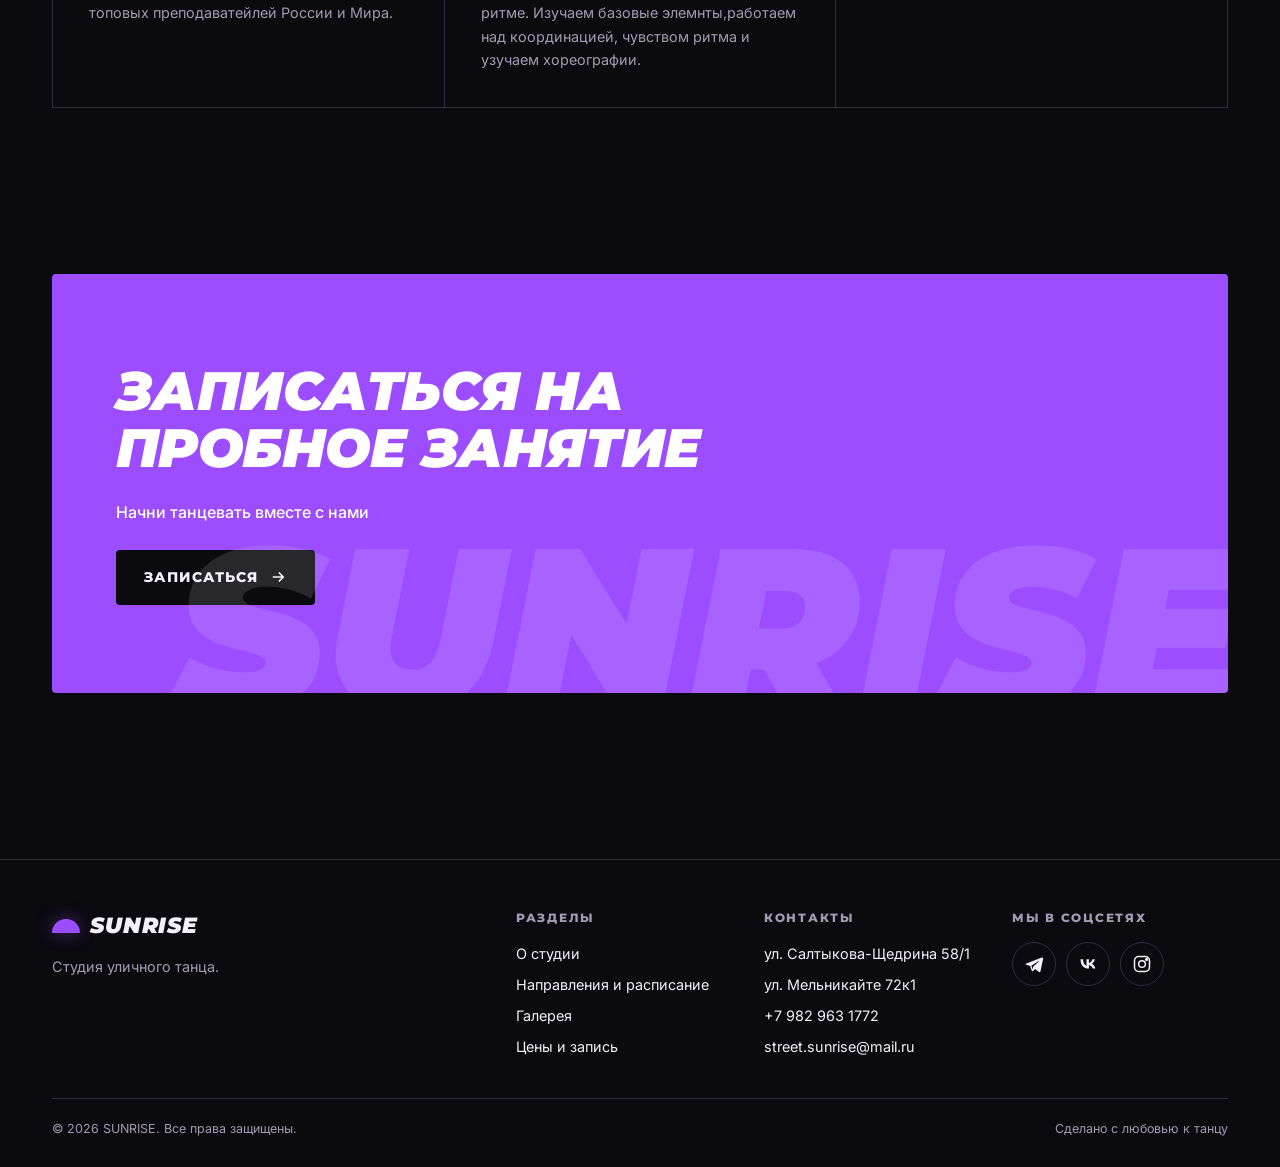
==== commit 990d520b: "Изменил" ====
--- a/index.html
+++ b/index.html
@@ -27,7 +27,7 @@
           <li><a class="nav__link" href="about.html">О студии</a></li>
           <li><a class="nav__link" href="directions.html">Направления</a></li>
           <li><a class="nav__link" href="gallery.html">Галерея</a></li>
-          <li><a class="nav__link" href="prices.html">Цены и запись</a></li>
+          <li><a class="nav__link" href="prices.html">Стоимость и скидки</a></li>
         </ul>
       </nav>
     </div>
@@ -131,11 +131,7 @@
             <h3 class="h3">Выступления</h3>
             <p>Отчётные концерты,квартирники, конкурсы, чемпионаты и активная жизнь студии.</p>
           </article>
-          <article class="feature">
-            <div class="feature__icon"><svg viewBox="0 0 24 24" fill="none" stroke="currentColor" stroke-width="1.8" aria-hidden="true"><circle cx="12" cy="12" r="9"/><path d="M12 7v5l3.5 2"/></svg></div>
-            <h3 class="h3">Удобное расписание</h3>
-           <!-- <p>Утренние, вечерние и выходные группы. Пропущенное занятие можно отработать в другой группе.</p> -->
-          </article>
+         
         </div>
       </div>
     </section>
--- a/styles.css
+++ b/styles.css
@@ -16,6 +16,7 @@
   --c-muted: #a39bb1;       /* второстепенный текст */
   --c-accent: #9b4dff;      /* фиолетовый — единственный акцентный цвет */
   --c-on-accent: #ffffff;   /* текст на фиолетовых кнопках и плашках */
+  --c-error: #ff6b6b;       /* текст ошибок в форме записи */
 
   /* Шрифты */
   --f-display: "Montserrat", "Arial Black", "Helvetica Neue", Arial, sans-serif;
@@ -48,7 +49,7 @@
 /* ---------- 2. БАЗА ---------- */
 *, *::before, *::after { box-sizing: border-box; }
 
-html { scroll-behavior: smooth; scroll-padding-top: calc(var(--header-h) + 16px); }
+html { scroll-padding-top: calc(var(--header-h) + 16px); }
 
 body {
   margin: 0;
@@ -554,7 +555,7 @@
 .feature p { color: var(--c-muted); font-size: var(--fs-sm); }
 
 @media (min-width: 640px) { .features { grid-template-columns: repeat(2, 1fr); } }
-@media (min-width: 1100px) { .features { grid-template-columns: repeat(4, 1fr); } }
+@media (min-width: 1100px) { .features { grid-template-columns: repeat(3, 1fr); } }
 
 /* ---------- 9. КАРТОЧКИ (общие) ---------- */
 .cards {
@@ -1016,3 +1017,115 @@
   html { scroll-behavior: auto; }
   .reveal.is-pending { opacity: 1; transform: none; }
 }
+
+
+/* ---------- 17. ФОРМА ЗАПИСИ (всплывающее окно) ----------
+   Окно создаётся в script.js и открывается по кнопкам «Записаться». */
+.signup {
+  width: min(100% - 2 * var(--gutter), 480px);
+  max-height: calc(100dvh - 32px);
+  margin: auto;
+  padding: clamp(24px, 4vw, 36px);
+  background: var(--c-surface);
+  color: var(--c-text);
+  border: 1px solid var(--c-line);
+  border-top: 4px solid var(--c-accent);
+  border-radius: var(--radius);
+  overflow-y: auto;
+}
+.signup::backdrop {
+  background: color-mix(in srgb, var(--c-bg) 85%, transparent);
+  backdrop-filter: blur(6px);
+}
+.signup[open] { animation: rise .45s var(--ease) both; }
+
+.signup__close {
+  position: absolute;
+  top: 12px; right: 12px;
+  width: 40px; height: 40px;
+  display: grid; place-items: center;
+  background: transparent;
+  border: 1px solid var(--c-line);
+  border-radius: 50%;
+  color: var(--c-text);
+  cursor: pointer;
+  transition: background .2s, color .2s, border-color .2s;
+}
+.signup__close:hover { background: var(--c-accent); border-color: var(--c-accent); color: var(--c-on-accent); }
+.signup__close svg { width: 18px; height: 18px; }
+
+.signup__form, .signup__done { display: grid; gap: 18px; }
+.signup [hidden] { display: none; } /* скрытые части окна (экран «Готово» и т. п.) */
+.signup__title {
+  font-size: var(--fs-xl);
+  font-weight: 900;
+  font-style: italic;
+  text-transform: uppercase;
+  margin-top: -8px;
+  padding-right: 40px; /* место под крестик */
+}
+.signup__context {
+  margin-top: -8px;
+  color: var(--c-accent);
+  font-weight: 600;
+  font-size: var(--fs-sm);
+}
+
+/* Поля формы */
+.field { display: grid; gap: 8px; margin: 0; padding: 0; border: 0; min-width: 0; }
+.field__label {
+  padding: 0;
+  font-family: var(--f-display);
+  font-weight: 700;
+  font-size: var(--fs-xs);
+  text-transform: uppercase;
+  letter-spacing: 0.12em;
+  color: var(--c-muted);
+}
+.field__input {
+  width: 100%;
+  min-height: 50px;
+  padding: 12px 14px;
+  background: var(--c-bg);
+  color: var(--c-text);
+  border: 1px solid var(--c-line);
+  border-radius: var(--radius);
+  font: inherit;
+  transition: border-color .2s, box-shadow .2s;
+}
+.field__input::placeholder { color: color-mix(in srgb, var(--c-muted) 60%, transparent); }
+.field__input:hover { border-color: var(--c-muted); }
+.field__input:focus { outline: none; border-color: var(--c-accent); box-shadow: 0 0 0 3px color-mix(in srgb, var(--c-accent) 30%, transparent); }
+.field__error { min-height: 0; font-size: var(--fs-xs); color: var(--c-error); }
+.field__error:empty { display: none; }
+
+/* Выбор возраста — плашки-переключатели */
+.age-options { display: grid; grid-template-columns: repeat(4, 1fr); gap: 8px; }
+.age-option { position: relative; }
+.age-option input { position: absolute; opacity: 0; width: 100%; height: 100%; margin: 0; cursor: pointer; }
+.age-option span {
+  display: grid;
+  place-items: center;
+  min-height: 48px;
+  border: 1px solid var(--c-line);
+  border-radius: var(--radius);
+  font-family: var(--f-display);
+  font-weight: 800;
+  font-size: var(--fs-md);
+  font-variant-numeric: tabular-nums;
+  transition: background .2s, border-color .2s, color .2s;
+}
+.age-option:hover span { border-color: var(--c-accent); }
+.age-option input:checked + span { background: var(--c-accent); border-color: var(--c-accent); color: var(--c-on-accent); }
+.age-option input:focus-visible + span { outline: 2px solid var(--c-accent); outline-offset: 3px; }
+
+/* Согласие на обработку данных */
+.consent { display: flex; gap: 10px; align-items: flex-start; font-size: var(--fs-sm); color: var(--c-muted); cursor: pointer; }
+.consent input { width: 18px; height: 18px; margin-top: 2px; flex: none; accent-color: var(--c-accent); }
+
+.signup__trap { position: absolute; left: -9999px; width: 1px; height: 1px; opacity: 0; }
+.signup__submit:disabled { opacity: .6; cursor: progress; transform: none; box-shadow: none; }
+.signup__status { font-size: var(--fs-sm); color: var(--c-muted); }
+.signup__status:empty { display: none; }
+.signup__status a { color: var(--c-accent); font-weight: 600; }
+.signup__done .muted { margin-top: -6px; }
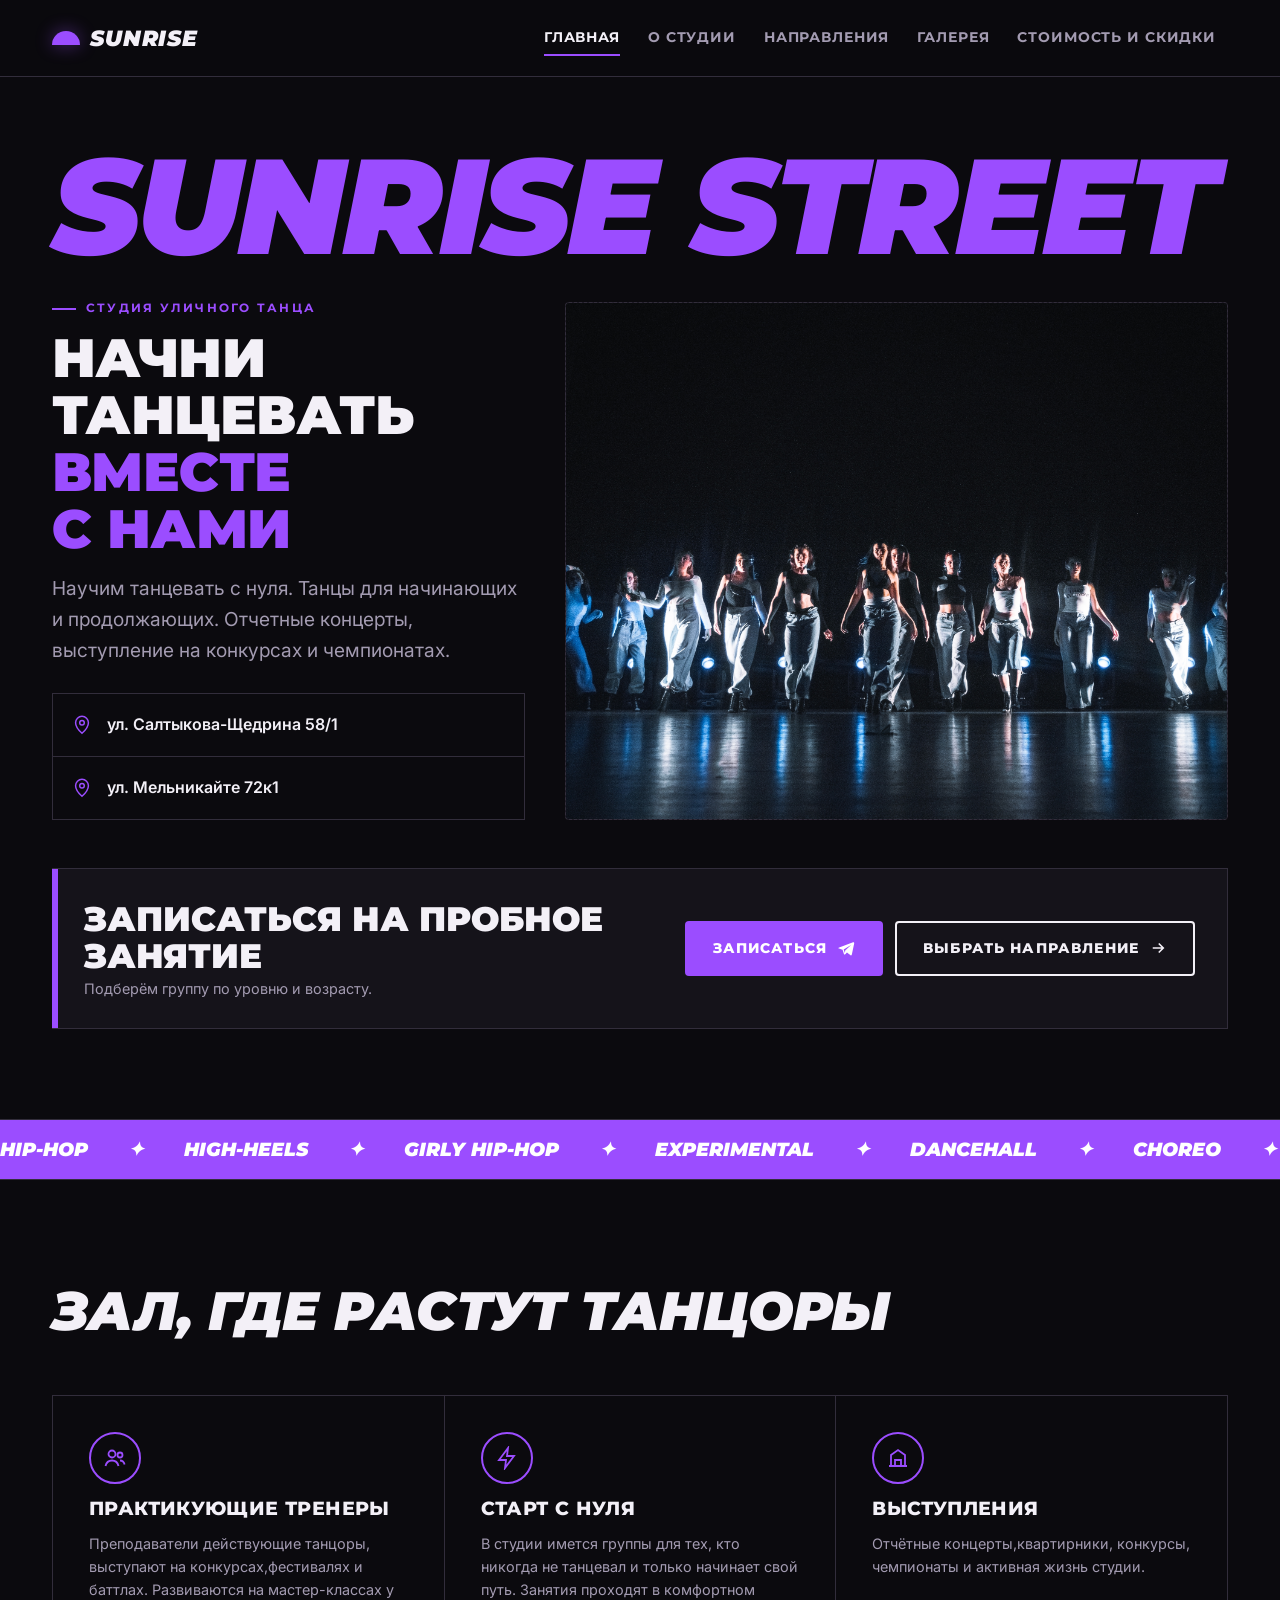
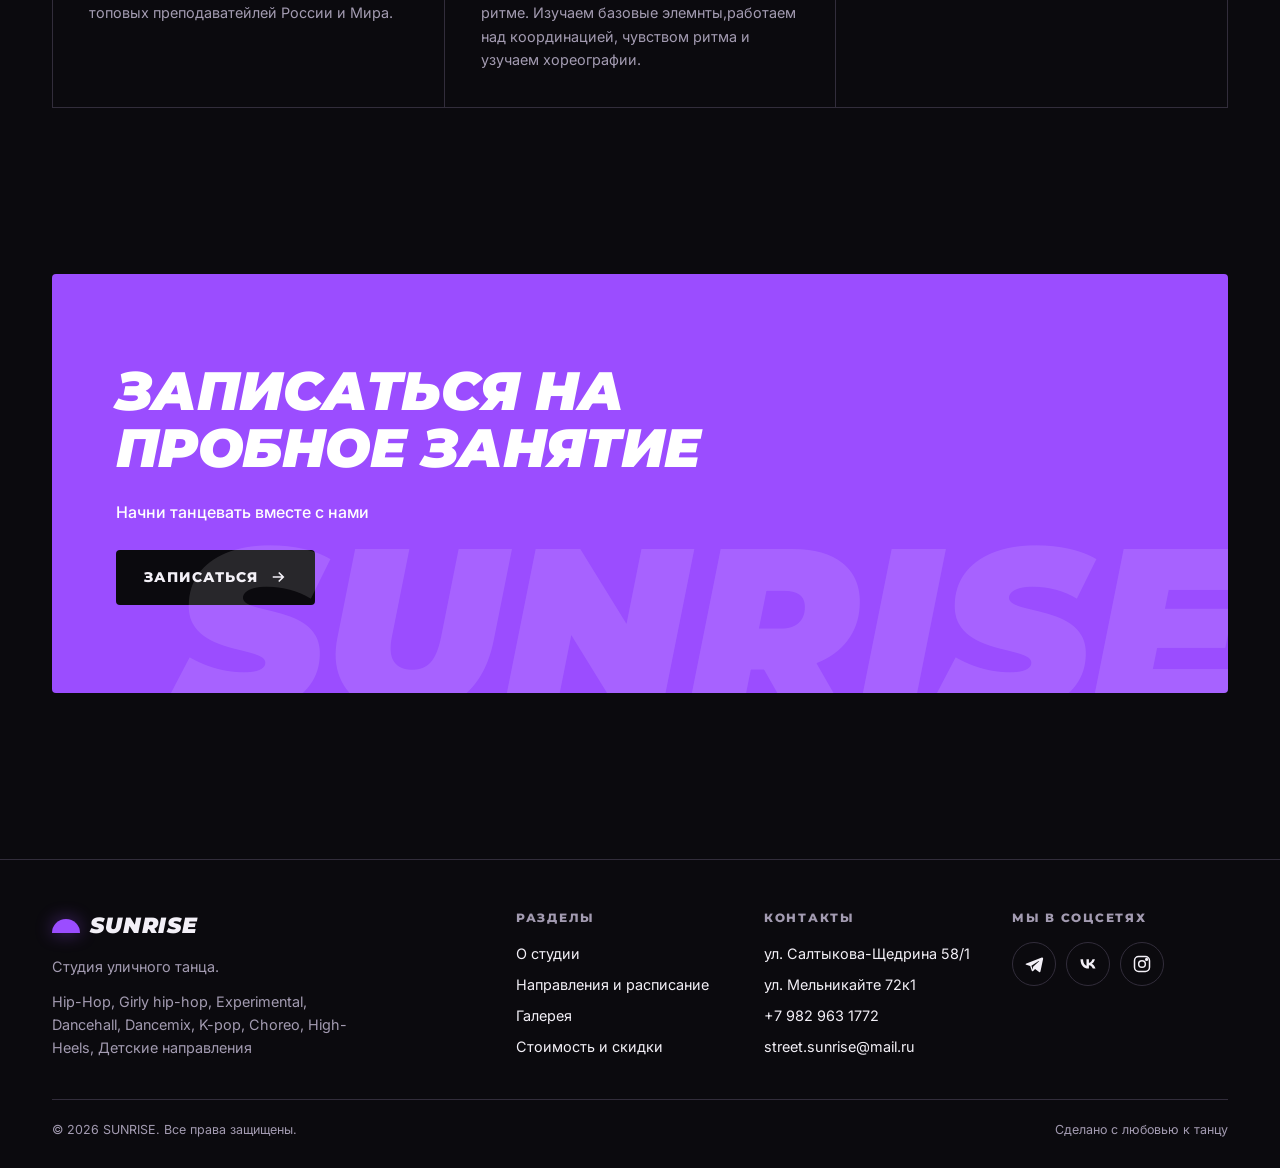
==== commit 9459645b: "Преподы" ====
--- a/index.html
+++ b/index.html
@@ -157,6 +157,7 @@
           <a class="logo" href="index.html"><span class="logo__sun" aria-hidden="true"></span>SUNRISE</a>
           <!-- ЗАМЕНИТЬ: короткое описание студии -->
           <p>Студия уличного танца.</p>
+          <p>Hip-Hop, Girly hip-hop, Experimental, Dancehall, Dancemix, K-pop, Choreo, High-Heels, Детские направления</p>
         </div>
         <div>
           <p class="footer__title">Разделы</p>
@@ -164,7 +165,7 @@
             <li><a href="about.html">О студии</a></li>
             <li><a href="directions.html">Направления и расписание</a></li>
             <li><a href="gallery.html">Галерея</a></li>
-            <li><a href="prices.html">Цены и запись</a></li>
+            <li><a href="prices.html">Стоимость и скидки</a></li>
           </ul>
         </div>
         <div>
@@ -173,7 +174,7 @@
             <!-- Адреса студий. ЗАМЕНИТЬ: телефон и почта -->
             <li>ул. Салтыкова-Щедрина 58/1</li>
             <li>ул. Мельникайте 72к1</li>
-            <li><a href="tel:+70000000000">+7 982 963 1772</a></li>
+            <li><a href="tel:+79829631772">+7 982 963 1772</a></li>
             <li><a href="mailto:street.sunrise@mail.ru">street.sunrise@mail.ru</a></li>
           </ul>
         </div>
--- a/styles.css
+++ b/styles.css
@@ -49,7 +49,7 @@
 /* ---------- 2. БАЗА ---------- */
 *, *::before, *::after { box-sizing: border-box; }
 
-html { scroll-padding-top: calc(var(--header-h) + 16px); }
+html { scroll-behavior: smooth; scroll-padding-top: calc(var(--header-h) + 16px); }
 
 body {
   margin: 0;
@@ -293,6 +293,8 @@
    white-space: nowrap;
 
 }
+/* На телефоне длинные заголовки переносятся, иначе вылезают за экран */
+@media (max-width: 767px) { .h2 { white-space: normal; } }
 .h3 {
   font-size: var(--fs-lg);
   font-weight: 800;
@@ -554,8 +556,7 @@
 .feature__icon svg { width: 24px; height: 24px; }
 .feature p { color: var(--c-muted); font-size: var(--fs-sm); }
 
-@media (min-width: 640px) { .features { grid-template-columns: repeat(2, 1fr); } }
-@media (min-width: 1100px) { .features { grid-template-columns: repeat(3, 1fr); } }
+@media (min-width: 760px) { .features { grid-template-columns: repeat(3, 1fr); } } /* три карточки — три колонки, без пустых ячеек */
 
 /* ---------- 9. КАРТОЧКИ (общие) ---------- */
 .cards {
@@ -648,8 +649,15 @@
   font-family: var(--f-display);
   font-weight: 900;
   font-style: italic;
-  font-size: var(--fs-xl);
-  text-transform: uppercase;
+  font-size: 1.5rem;
+  text-transform: uppercase;
+}
+/* Сетка групп: три карточки на всю ширину */
+.groups-grid { grid-template-columns: 1fr; }
+@media (min-width: 760px) {
+  .groups-grid { grid-template-columns: repeat(3, 1fr); }
+  /* размер от ширины экрана, чтобы «Продолжающие» помещалось целиком */
+  .groups-grid .group__level { font-size: clamp(1rem, 0.2rem + 1.6vw, 1.7rem); }
 }
 .group ul { margin: 0; padding-left: 18px; color: var(--c-muted); font-size: var(--fs-sm); display: grid; gap: 4px; }
 
@@ -693,6 +701,8 @@
 }
 
 .direction {
+  /* при переходе по ссылке направление встаёт под шапку и панель направлений */
+  scroll-margin-top: 64px; /* + высота панели направлений (отступ под шапку уже задан у html) */
   padding-block: clamp(48px, 7vw, 96px);
   border-bottom: 1px solid var(--c-line);
 }
@@ -896,7 +906,7 @@
   counter-reset: step;
 }
 @media (min-width: 640px) { .steps { grid-template-columns: repeat(2, 1fr); } }
-@media (min-width: 1100px) { .steps { grid-template-columns: repeat(4, 1fr); } }
+@media (min-width: 1100px) { .steps { grid-template-columns: repeat(3, 1fr); } }
 .step { counter-increment: step; display: grid; gap: 10px; align-content: start; padding-top: 20px; border-top: 1px solid var(--c-line); }
 .step::before {
   content: counter(step, decimal-leading-zero);
@@ -908,6 +918,51 @@
   color: var(--c-accent);
 }
 .step p { color: var(--c-muted); font-size: var(--fs-sm); }
+
+/* Плашка с кнопкой записи в конце шагов — занимает свободное место справа */
+.step--cta { counter-increment: none; grid-column: 1 / -1; align-self: start; padding-top: 0; border-top: 0; }
+.step--cta::before { content: none; }
+@media (min-width: 1100px) { .step--cta { grid-column: span 2; } }
+.step-cta {
+  position: relative;
+  display: flex;
+  flex-wrap: wrap;
+  align-items: center;
+  justify-content: space-between;
+  gap: 12px 20px;
+  padding: 16px 20px 16px 24px;
+  background: var(--c-bg); /* секция «Как записаться» уже на фоне карточек */
+  border: 1px solid var(--c-line);
+  border-left: 0;
+}
+.step-cta::before {
+  content: "";
+  position: absolute; left: 0; top: 0; bottom: 0;
+  width: 4px;
+  background: var(--c-accent);
+}
+/* Заголовок того же размера, что у шагов */
+.step .step-cta__title {
+  font-family: var(--f-display);
+  font-weight: 800;
+  font-size: var(--fs-lg);
+  text-transform: uppercase;
+  letter-spacing: 0.02em;
+  line-height: 1.2;
+  color: var(--c-text);
+}
+.step .step-cta__title small {
+  display: block;
+  margin-top: 4px;
+  font-family: var(--f-body);
+  font-weight: 400;
+  font-size: var(--fs-sm);
+  letter-spacing: 0;
+  text-transform: none;
+  color: var(--c-muted);
+}
+/* Кнопка компактнее обычной */
+.step-cta .btn { min-height: 44px; padding: 10px 18px; font-size: var(--fs-xs); }
 
 /* Контакты */
 .contacts { display: grid; gap: 28px; }
@@ -1128,4 +1183,94 @@
 .signup__status { font-size: var(--fs-sm); color: var(--c-muted); }
 .signup__status:empty { display: none; }
 .signup__status a { color: var(--c-accent); font-weight: 600; }
-.signup__done .muted { margin-top: -6px; }+.signup__done .muted { margin-top: -6px; }
+
+/* ---------- ПРОГРАММА ЛОЯЛЬНОСТИ (prices.html) ---------- */
+.loyalty { padding-top: 0; } /* стоит сразу после тарифов — без двойного отступа */
+.loyalty .section-head { max-width: none; } /* заголовок в одну строку на компьютере */
+.loyalty .h2 { white-space: normal; }       /* а на телефоне переносится */
+
+/* Сетка: «Приведи друга» и «Несколько групп» в первом ряду, семейная скидка — на всю ширину */
+.loyalty__grid {
+  display: grid;
+  gap: 20px;
+}
+@media (min-width: 900px) {
+  .loyalty__grid { grid-template-columns: 7fr 5fr; }
+  .loyalty-card--family { grid-column: 1 / -1; }
+}
+
+.loyalty-card { gap: 18px; padding: clamp(20px, 3vw, 32px); }
+.loyalty-card > p { color: var(--c-muted); font-size: var(--fs-md); }
+
+/* Плитки «сколько человек — какая скидка» */
+.loyalty__tiers {
+  list-style: none;
+  margin: 0;
+  padding: 0;
+  display: grid;
+  grid-template-columns: repeat(2, minmax(0, 1fr));
+  gap: 1px;
+  background: var(--c-line);
+  border: 1px solid var(--c-line);
+}
+@media (min-width: 900px) {
+  .loyalty-card--family .loyalty__tiers { grid-template-columns: repeat(4, minmax(0, 1fr)); }
+}
+.tier {
+  display: flex;
+  flex-wrap: wrap; /* на узком экране скидка уходит под подпись */
+  align-items: center;
+  justify-content: space-between;
+  gap: 8px 10px;
+  padding: 14px 16px;
+  background: var(--c-surface);
+  transition: background .25s;
+}
+.tier:hover { background: var(--c-surface-2); }
+.tier__label {
+  font-family: var(--f-display);
+  font-weight: 800;
+  font-size: var(--fs-md);
+  text-transform: uppercase;
+  white-space: nowrap;
+}
+
+/* Значок скидки: фиолетовая «таблетка» */
+.discount {
+  display: inline-block;
+  padding: 4px 12px;
+  border-radius: 99px;
+  background: var(--c-accent);
+  color: var(--c-on-accent);
+  font-family: var(--f-display);
+  font-weight: 900;
+  font-style: italic;
+  font-size: var(--fs-lg);
+  line-height: 1.2;
+  font-variant-numeric: tabular-nums;
+  white-space: nowrap;
+  transition: transform .25s var(--ease);
+}
+.tier:hover .discount { transform: scale(1.08) rotate(-3deg); }
+.discount--xl { font-size: var(--fs-2xl); padding: 6px 24px; }
+
+/* Крупная скидка в карточке «Несколько групп» */
+.loyalty__big {
+  flex: 1;
+  display: grid;
+  place-items: center;
+  align-content: center;
+  gap: 12px;
+  padding: 24px 16px;
+  border: 1px dashed var(--c-line);
+  text-align: center;
+  color: var(--c-muted);
+}
+
+.loyalty-card > .loyalty__note {
+  font-size: var(--fs-sm);
+  color: var(--c-muted);
+  padding-top: 14px;
+  border-top: 1px solid var(--c-line);
+}
